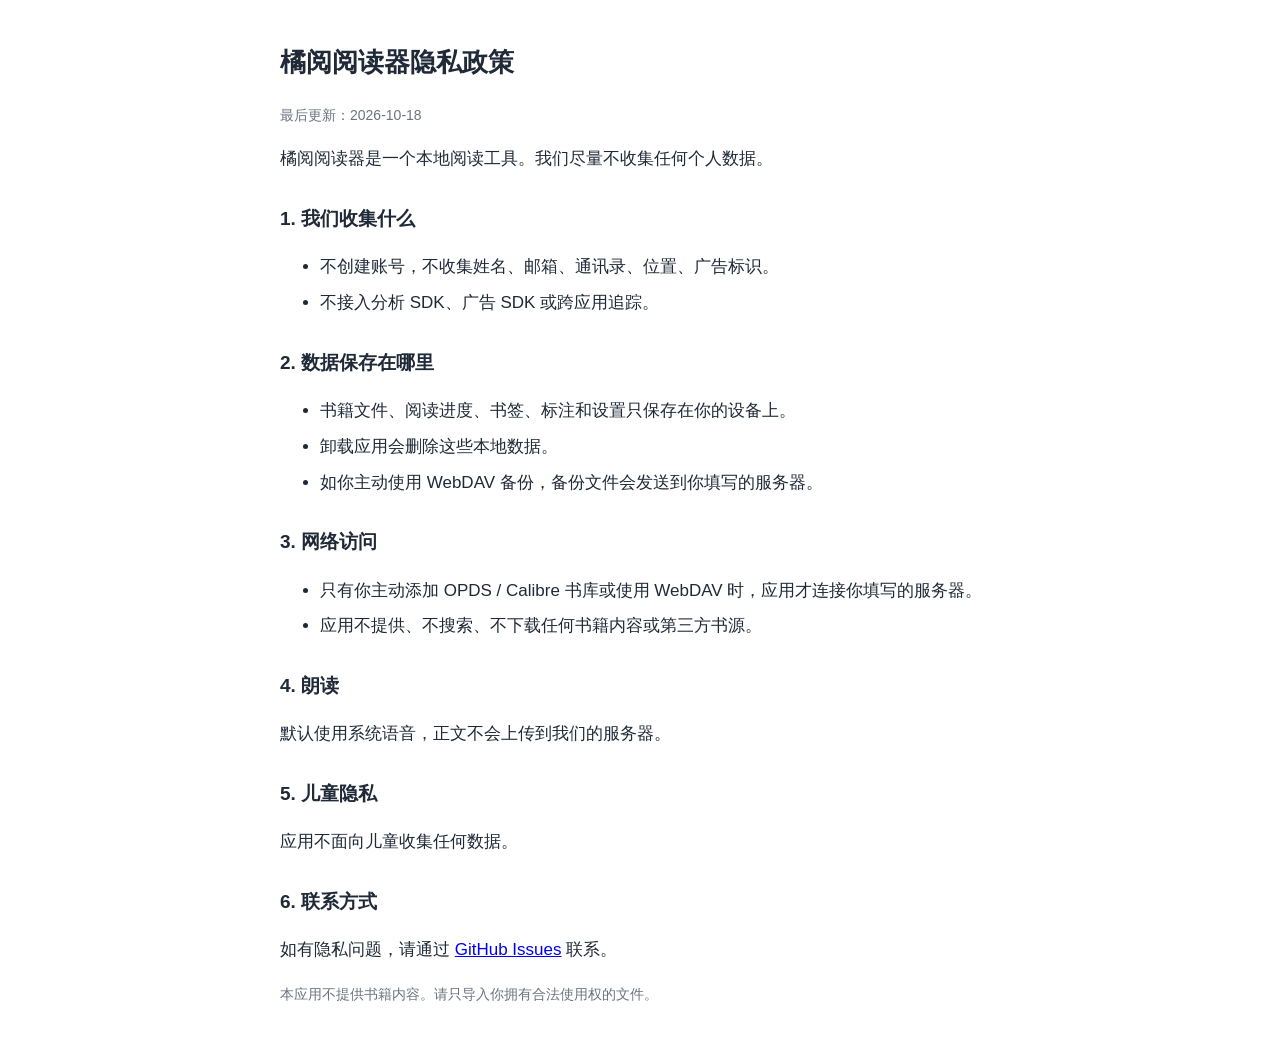
==== docs/privacy.html @ ae3c843b "docs(appstore): 隐私政策与支持页面" ====
<!DOCTYPE html>
<html lang="zh-CN">
<head>
  <meta charset="utf-8">
  <meta name="viewport" content="width=device-width, initial-scale=1">
  <title>橘阅阅读器隐私政策</title>
  <style>
    body { max-width: 720px; margin: 40px auto; padding: 0 20px; font: 17px/1.75 -apple-system, BlinkMacSystemFont, "PingFang SC", sans-serif; color: #1f2937; }
    h1 { font-size: 26px; }
    h2 { font-size: 19px; margin-top: 28px; }
    li { margin: 6px 0; }
    .muted { color: #6b7280; font-size: 14px; }
  </style>
</head>
<body>
  <h1>橘阅阅读器隐私政策</h1>
  <p class="muted">最后更新：2026-10-18</p>

  <p>橘阅阅读器是一个本地阅读工具。我们尽量不收集任何个人数据。</p>

  <h2>1. 我们收集什么</h2>
  <ul>
    <li>不创建账号，不收集姓名、邮箱、通讯录、位置、广告标识。</li>
    <li>不接入分析 SDK、广告 SDK 或跨应用追踪。</li>
  </ul>

  <h2>2. 数据保存在哪里</h2>
  <ul>
    <li>书籍文件、阅读进度、书签、标注和设置只保存在你的设备上。</li>
    <li>卸载应用会删除这些本地数据。</li>
    <li>如你主动使用 WebDAV 备份，备份文件会发送到你填写的服务器。</li>
  </ul>

  <h2>3. 网络访问</h2>
  <ul>
    <li>只有你主动添加 OPDS / Calibre 书库或使用 WebDAV 时，应用才连接你填写的服务器。</li>
    <li>应用不提供、不搜索、不下载任何书籍内容或第三方书源。</li>
  </ul>

  <h2>4. 朗读</h2>
  <p>默认使用系统语音，正文不会上传到我们的服务器。</p>

  <h2>5. 儿童隐私</h2>
  <p>应用不面向儿童收集任何数据。</p>

  <h2>6. 联系方式</h2>
  <p>如有隐私问题，请通过 <a href="https://github.com/FactorCitrus/Legado-iOS/issues">GitHub Issues</a> 联系。</p>

  <p class="muted">本应用不提供书籍内容。请只导入你拥有合法使用权的文件。</p>
</body>
</html>
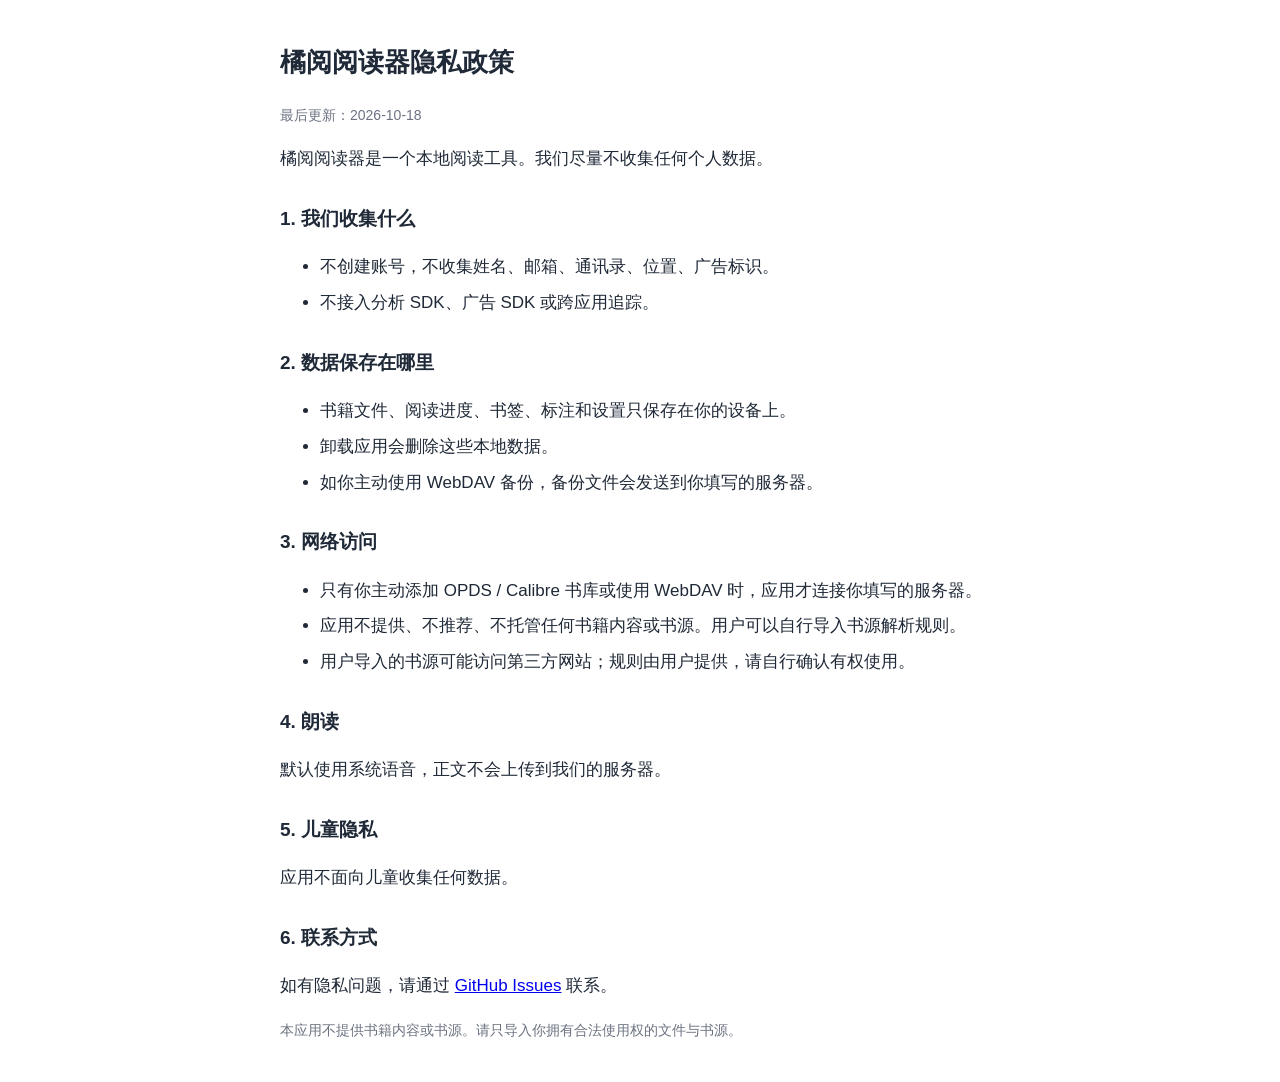
==== commit 97ed73ca: "docs(appstore): 隐私与支持页补充用户导入书源" ====
--- a/docs/privacy.html
+++ b/docs/privacy.html
@@ -34,7 +34,8 @@
   <h2>3. 网络访问</h2>
   <ul>
     <li>只有你主动添加 OPDS / Calibre 书库或使用 WebDAV 时，应用才连接你填写的服务器。</li>
-    <li>应用不提供、不搜索、不下载任何书籍内容或第三方书源。</li>
+    <li>应用不提供、不推荐、不托管任何书籍内容或书源。用户可以自行导入书源解析规则。</li>
+    <li>用户导入的书源可能访问第三方网站；规则由用户提供，请自行确认有权使用。</li>
   </ul>
 
   <h2>4. 朗读</h2>
@@ -46,6 +47,6 @@
   <h2>6. 联系方式</h2>
   <p>如有隐私问题，请通过 <a href="https://github.com/FactorCitrus/Legado-iOS/issues">GitHub Issues</a> 联系。</p>
 
-  <p class="muted">本应用不提供书籍内容。请只导入你拥有合法使用权的文件。</p>
+  <p class="muted">本应用不提供书籍内容或书源。请只导入你拥有合法使用权的文件与书源。</p>
 </body>
 </html>
